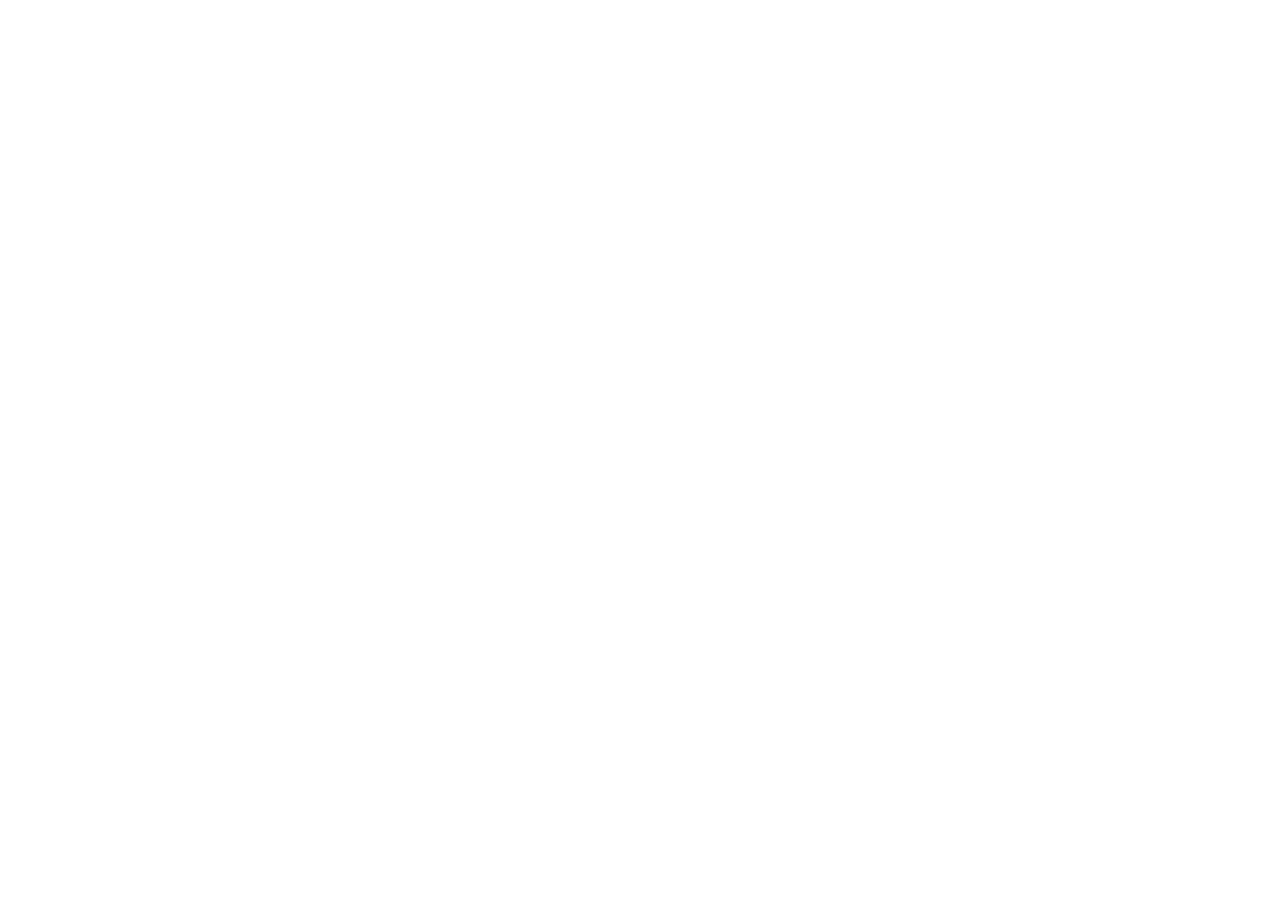
==== local-turisitico/index.html @ 1125645a "feat: criação html, estutura e arquivo css" ====
<!DOCTYPE html>
<html lang="pt-br">
<head>
    <meta charset="UTF-8">
    <meta name="viewport" content="width=device-width, initial-scale=1.0">
    <link rel="stylesheet" href="style.css">
    <link rel="preconnect" href="https://fonts.googleapis.com">
    <link rel="preconnect" href="https://fonts.gstatic.com" crossorigin>
    <link href="https://fonts.googleapis.com/css2?family=Open+Sans:ital,wght@0,300..800;1,300..800&display=swap" rel="stylesheet">
    <title>Locais Turisticos</title>
</head>
<body>
    <header>

    </header>
    <main>

    </main>
    <footer>

    </footer>
</body>
</html>
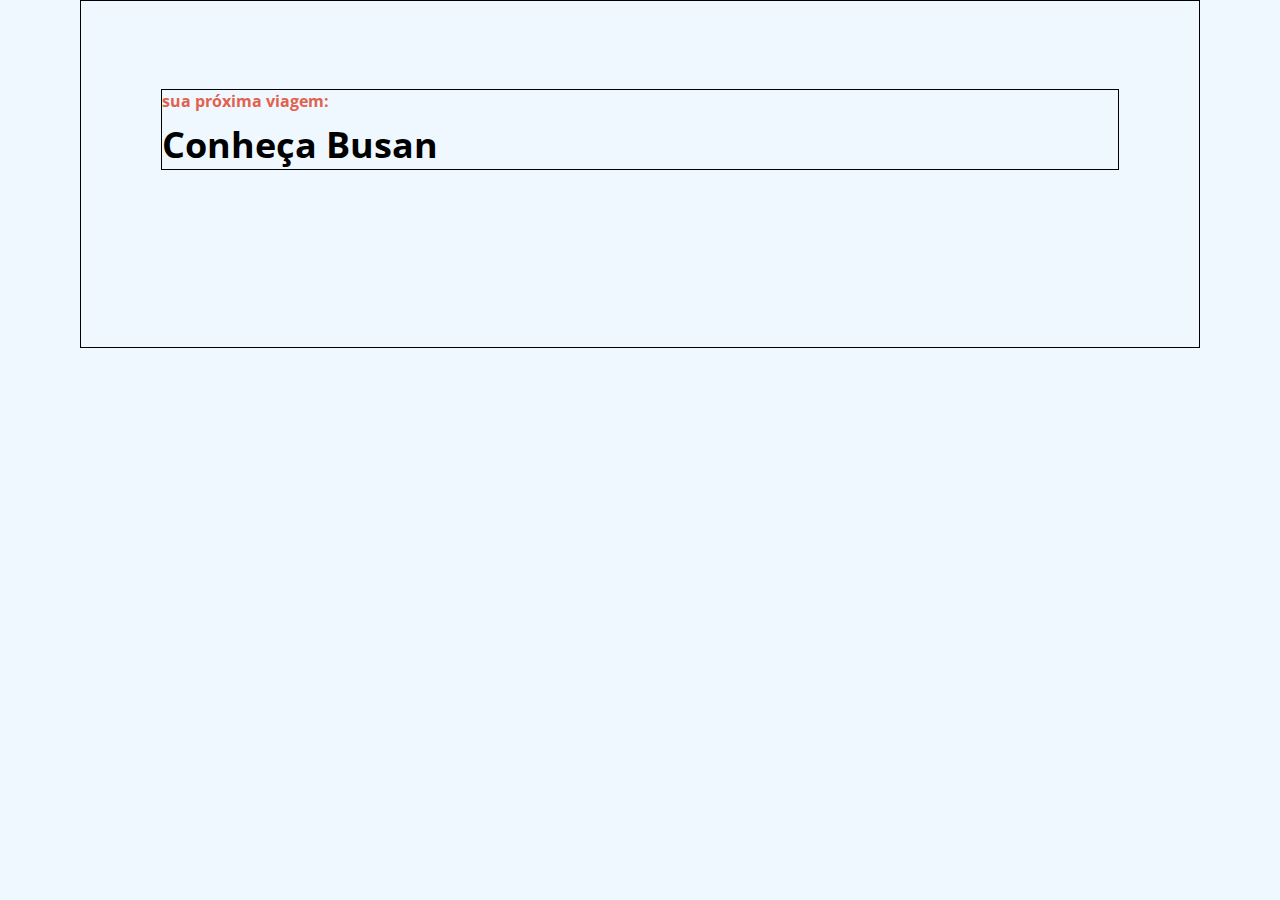
==== commit b3aa76a6: "feat: adicionado header e estilização no css" ====
--- a/local-turisitico/index.html
+++ b/local-turisitico/index.html
@@ -7,14 +7,15 @@
     <link rel="preconnect" href="https://fonts.googleapis.com">
     <link rel="preconnect" href="https://fonts.gstatic.com" crossorigin>
     <link href="https://fonts.googleapis.com/css2?family=Open+Sans:ital,wght@0,300..800;1,300..800&display=swap" rel="stylesheet">
-    <title>Locais Turisticos</title>
+    <title>Locais Turísticos</title>
 </head>
 <body>
-    <header>
-
+    <header class="header title">
+        <h2>sua próxima viagem:</h2>
+        <h1>Conheça Busan</h1>
     </header>
     <main>
-
+        
     </main>
     <footer>
 
--- a/local-turisitico/style.css
+++ b/local-turisitico/style.css
@@ -0,0 +1,36 @@
+
+* {
+    margin: 0;
+    padding: 0;
+    box-sizing: border-box;
+}
+
+:root {
+    font-family: 'Open Sans', sans-serif;
+}
+
+body{
+    background-color: aliceblue;
+    width: 1120px;
+    padding: 88px 80px 137px ;
+    border: solid 1px black;
+    margin: 0 auto;
+}
+
+header {
+    margin-bottom: 40px;
+    border: solid 1px black;
+
+}
+header h2{
+    font-weight: bold;
+    font-size: 16px;
+    height: auto;
+    color: #E1624F;
+    margin-bottom: 8px;
+}
+
+header h1 {
+    font-size: 36px;
+
+}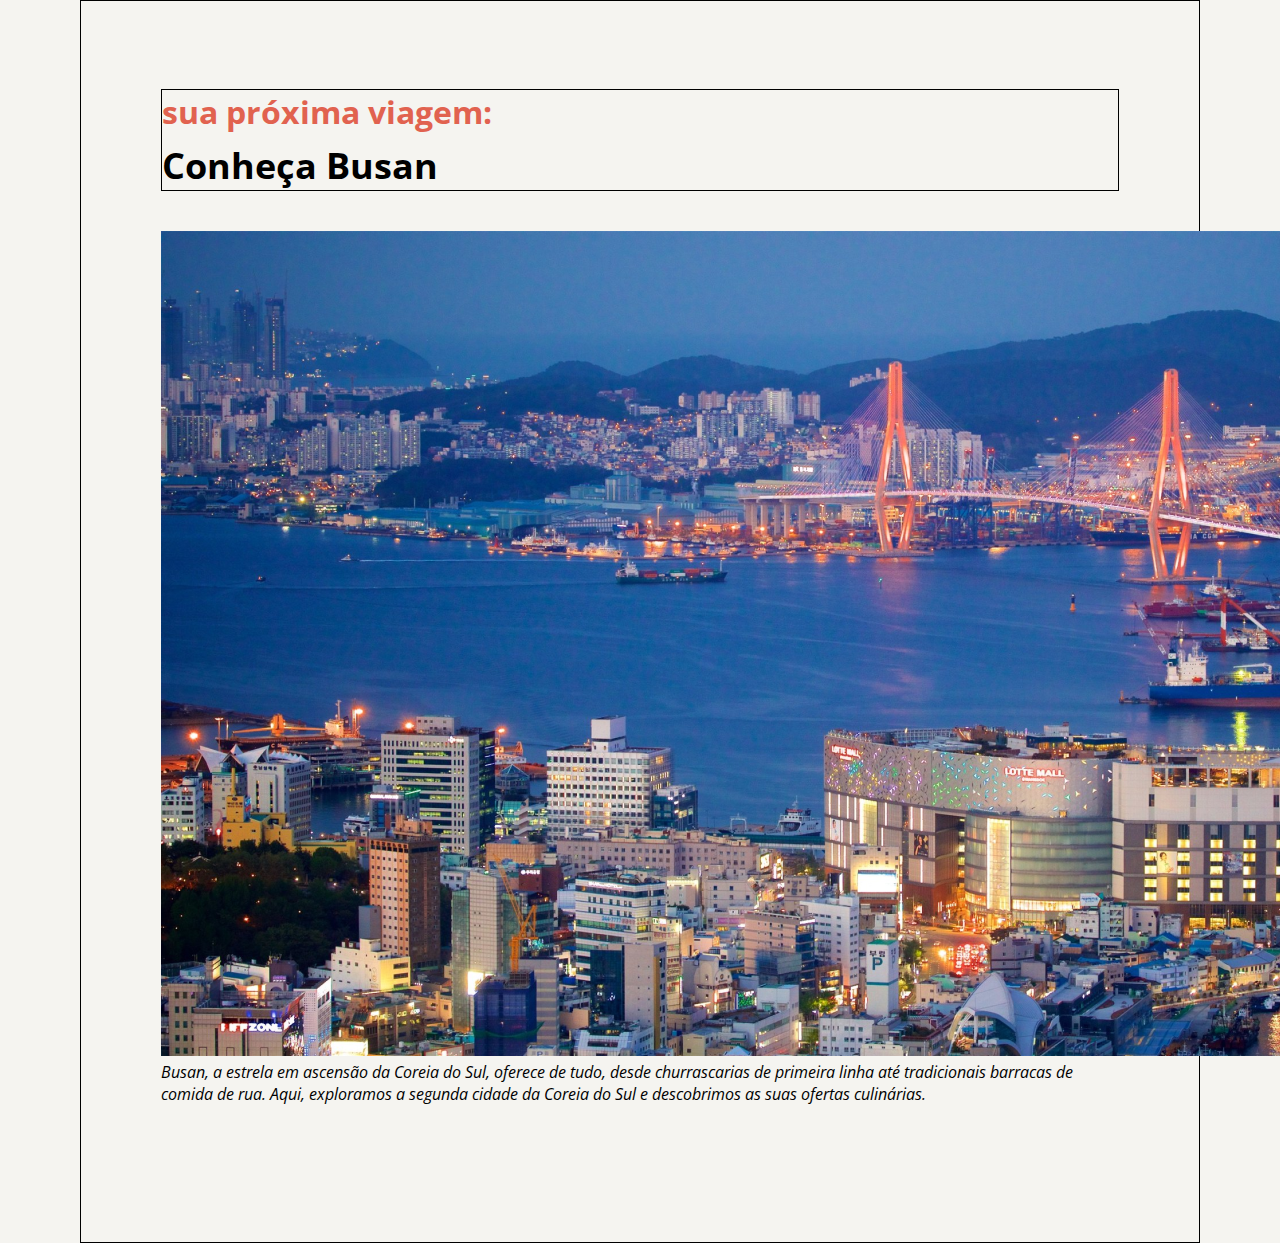
==== commit 1d0f66d5: "feat: Adicionar seção com imagem e descrição de Busan no index.html e estilizar página com cores e e" ====
--- a/local-turisitico/index.html
+++ b/local-turisitico/index.html
@@ -15,7 +15,13 @@
         <h1>Conheça Busan</h1>
     </header>
     <main>
-        
+        <section>
+            <img src="assets/Image_01.png" alt="imamgem de uma cidade turistica">
+            <p class="subtitle">
+                Busan, a estrela em ascensão da Coreia do Sul, oferece de tudo, desde churrascarias de primeira linha até tradicionais barracas de comida de rua. 
+                Aqui, exploramos a segunda cidade da Coreia do Sul e descobrimos as suas ofertas culinárias.
+            </p>
+        </section>
     </main>
     <footer>
 
--- a/local-turisitico/style.css
+++ b/local-turisitico/style.css
@@ -7,10 +7,12 @@
 
 :root {
     font-family: 'Open Sans', sans-serif;
+    font-size: 16px;
+    font-weight: normal;
 }
 
 body{
-    background-color: aliceblue;
+    background-color: #f5f4f0;
     width: 1120px;
     padding: 88px 80px 137px ;
     border: solid 1px black;
@@ -24,7 +26,7 @@
 }
 header h2{
     font-weight: bold;
-    font-size: 16px;
+    font-size: 32px;
     height: auto;
     color: #E1624F;
     margin-bottom: 8px;
@@ -32,5 +34,10 @@
 
 header h1 {
     font-size: 36px;
+    font-weight: bold;
+}  
 
+.subtitle {
+    font-size: 16px;
+    font-style: italic;
 }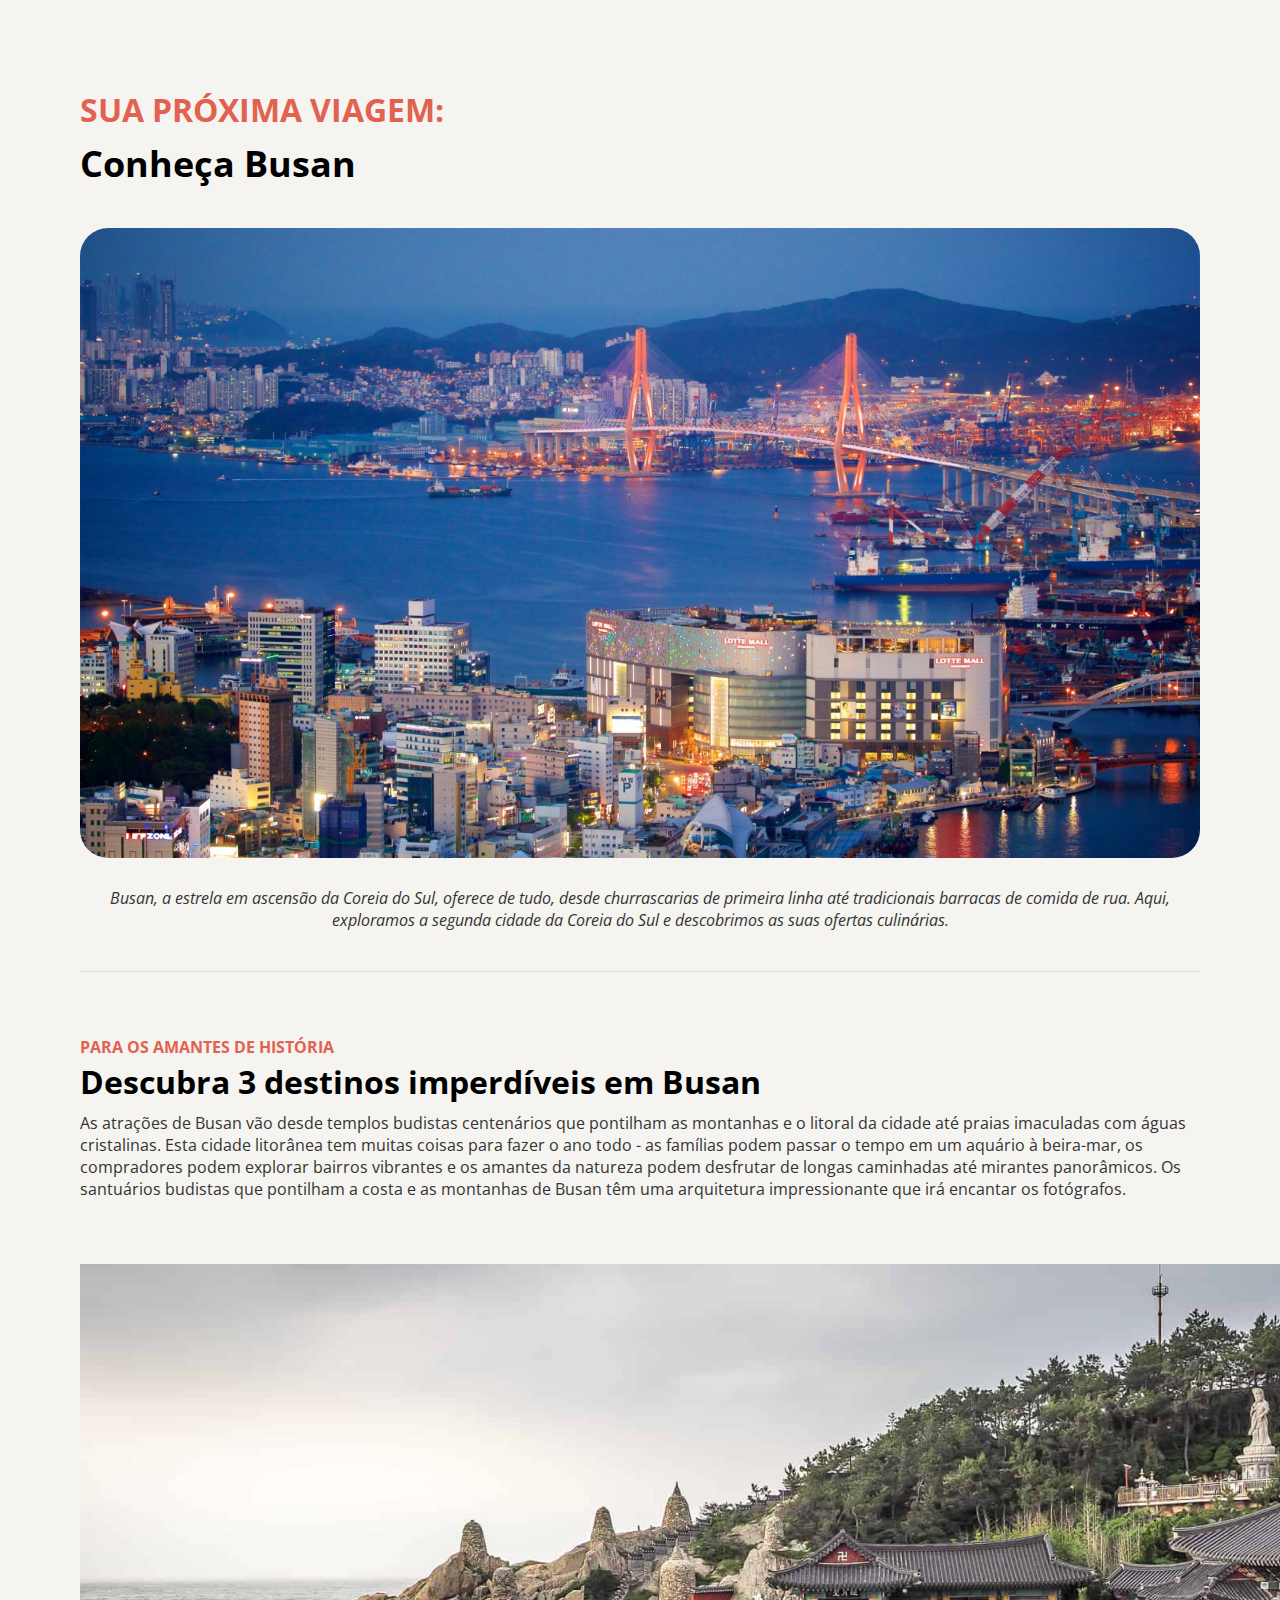
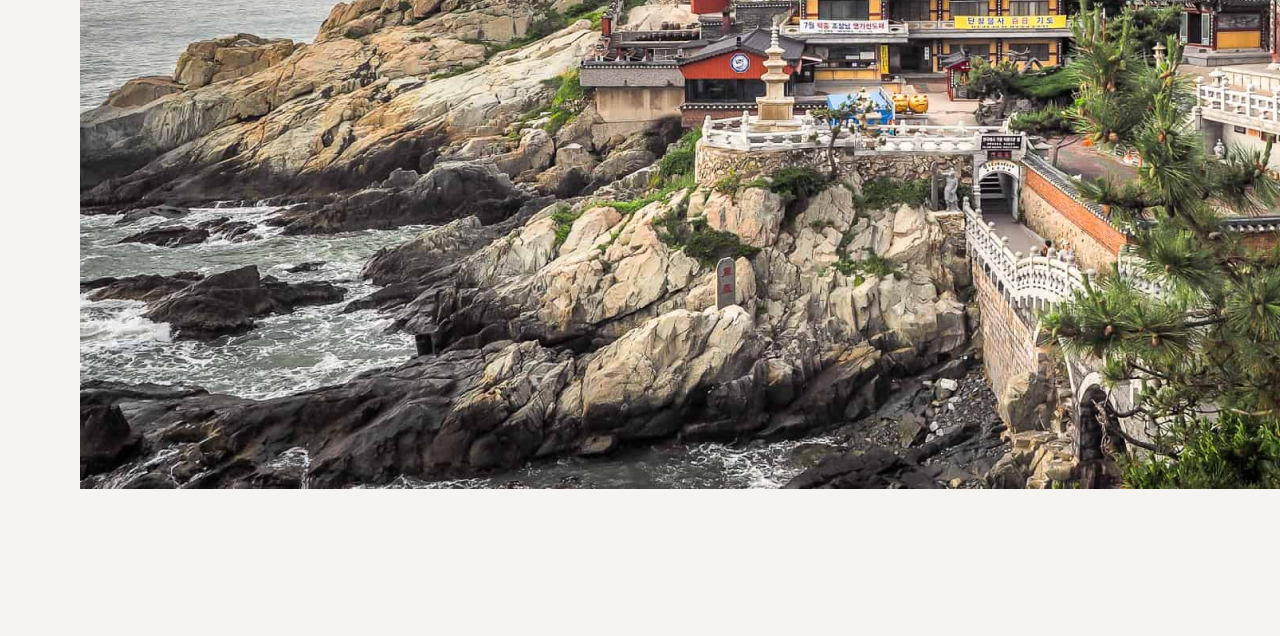
==== commit 3485f0a9: "feat: Adicionado seção com imagem e descrição de Busan no html e estilização com cores e estilos nos" ====
--- a/local-turisitico/index.html
+++ b/local-turisitico/index.html
@@ -10,18 +10,34 @@
     <title>Locais Turísticos</title>
 </head>
 <body>
-    <header class="header title">
-        <h2>sua próxima viagem:</h2>
+    <header class="header">
+        <p>sua próxima viagem:</p>
         <h1>Conheça Busan</h1>
     </header>
     <main>
-        <section>
+        <section class="banner">
             <img src="assets/Image_01.png" alt="imamgem de uma cidade turistica">
             <p class="subtitle">
                 Busan, a estrela em ascensão da Coreia do Sul, oferece de tudo, desde churrascarias de primeira linha até tradicionais barracas de comida de rua. 
                 Aqui, exploramos a segunda cidade da Coreia do Sul e descobrimos as suas ofertas culinárias.
             </p>
         </section>
+        <div class="divider"></div>
+        <section class="apresentation">
+            <div class="headline">
+                <p>
+                    Para os amantes de história
+                </p>
+                <h2>
+                    Descubra 3 destinos imperdíveis em Busan
+                </h2>
+            </div>
+            <p>
+                As atrações de Busan vão desde templos budistas centenários que pontilham as montanhas e o litoral da cidade até praias imaculadas com águas cristalinas. Esta cidade litorânea tem muitas coisas para fazer o ano todo - as famílias podem passar o tempo em um aquário à beira-mar, os compradores podem explorar bairros vibrantes e os amantes da natureza podem desfrutar de longas caminhadas até mirantes panorâmicos.
+                Os santuários budistas que pontilham a costa e as montanhas de Busan têm uma arquitetura impressionante que irá encantar os fotógrafos.
+            </p>
+        </section>
+        <img src="assets/Image_02.png" alt="Imagem de um templo em Busan">
     </main>
     <footer>
 
--- a/local-turisitico/style.css
+++ b/local-turisitico/style.css
@@ -13,23 +13,20 @@
 
 body{
     background-color: #f5f4f0;
-    width: 1120px;
-    padding: 88px 80px 137px ;
-    border: solid 1px black;
+    padding: 88px 80px 142px 80px  ;
     margin: 0 auto;
 }
 
 header {
     margin-bottom: 40px;
-    border: solid 1px black;
-
 }
-header h2{
+header p{
     font-weight: bold;
     font-size: 32px;
     height: auto;
     color: #E1624F;
     margin-bottom: 8px;
+    text-transform: uppercase;
 }
 
 header h1 {
@@ -37,7 +34,54 @@
     font-weight: bold;
 }  
 
+.banner{
+    margin-bottom: 40px;
+}
+
+.banner img{
+    border-radius: 28px;
+    width: 100%;
+    margin-bottom: 24px;
+}
+
+.divider {
+    width: 100%;
+    height: 1px;
+    margin: 36px 0;
+    background-color: #d9d9d9;
+}
 .subtitle {
     font-size: 16px;
     font-style: italic;
+    text-align: center;
+    color: #333333;
+}
+
+.apresentation {
+    margin-top: 64px;
+    margin-bottom: 64px;
+}
+
+section p {
+    font-size: 16px;
+    font-weight: normal;
+    color: #333333;
+}
+
+.headline{
+    height: 68px;
+    margin-bottom: 8px;
+}
+
+.headline p{
+    color: #E1624F;
+    font-size: 16px;
+    font-weight: bold;
+    margin-bottom: 2px;
+    text-transform: uppercase;
+}
+
+.headline h2 {
+    font-size: 32px;
+    font-weight: bold;
 }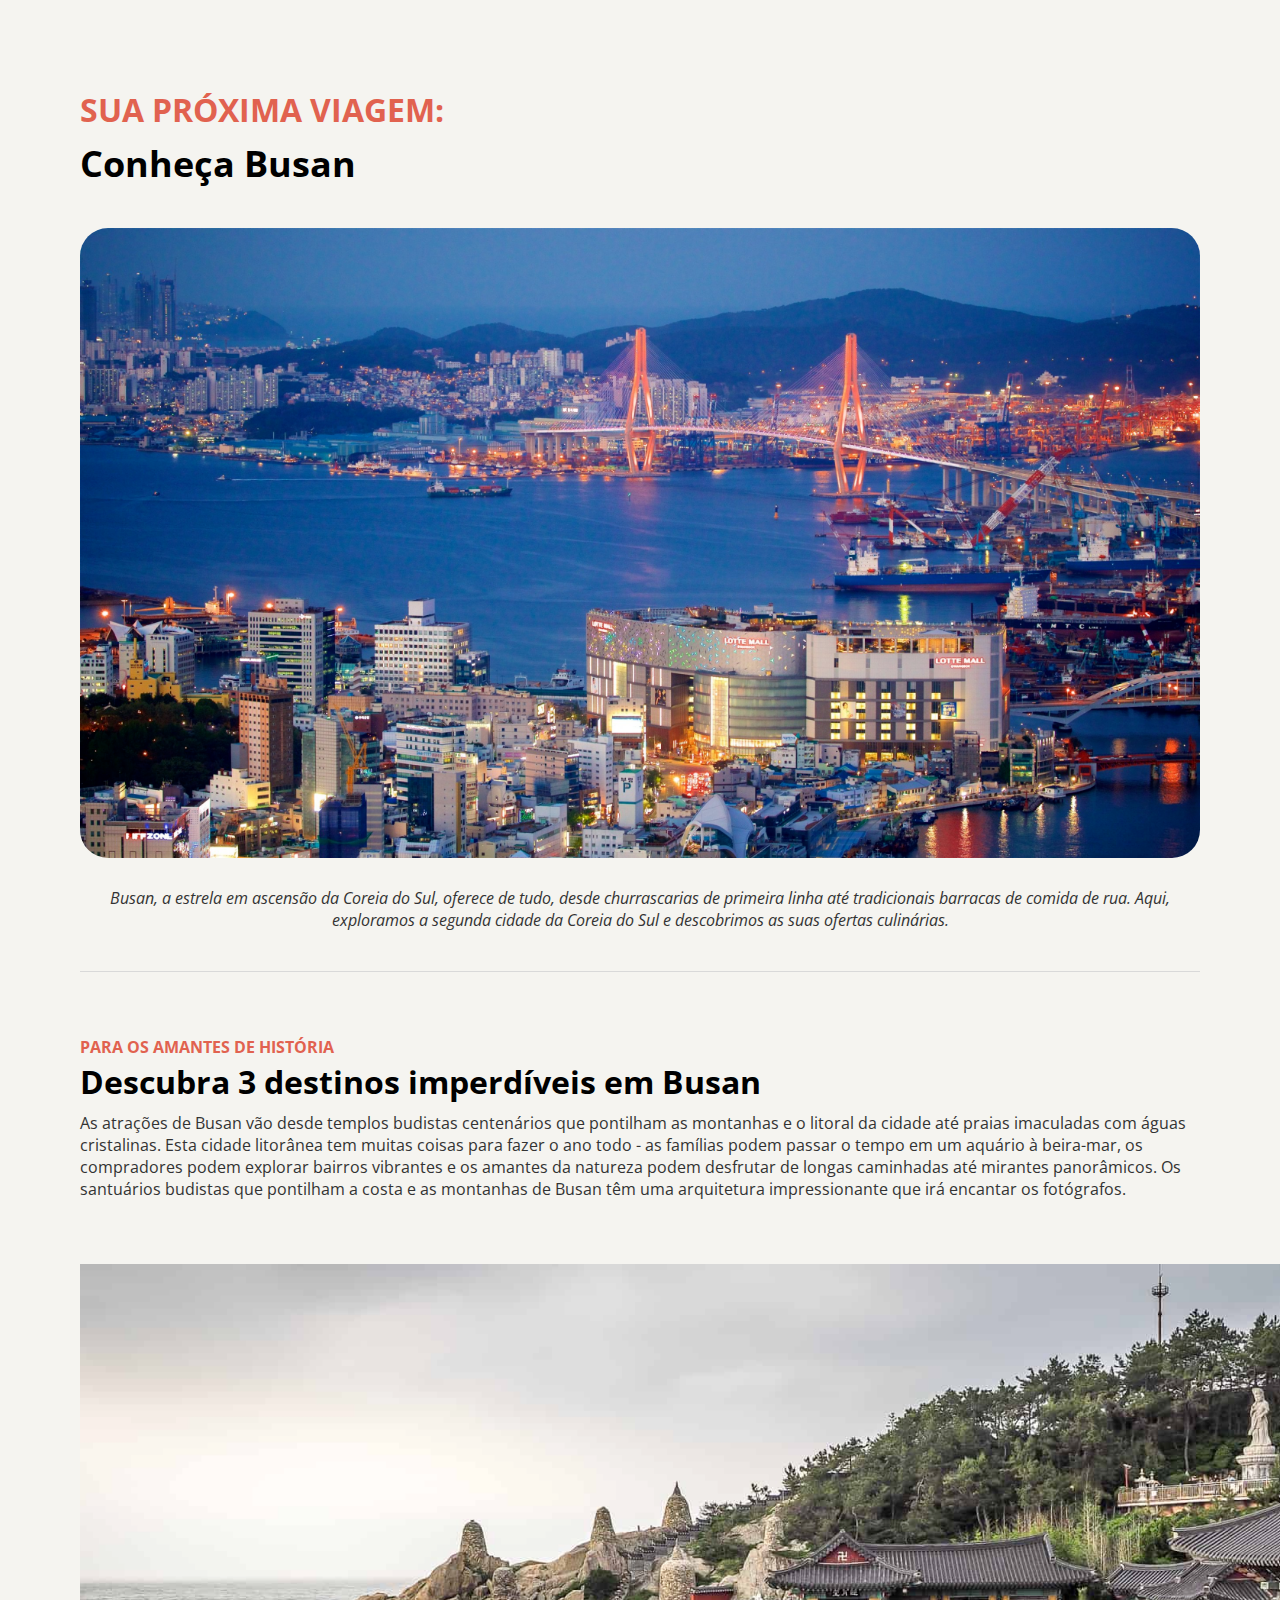
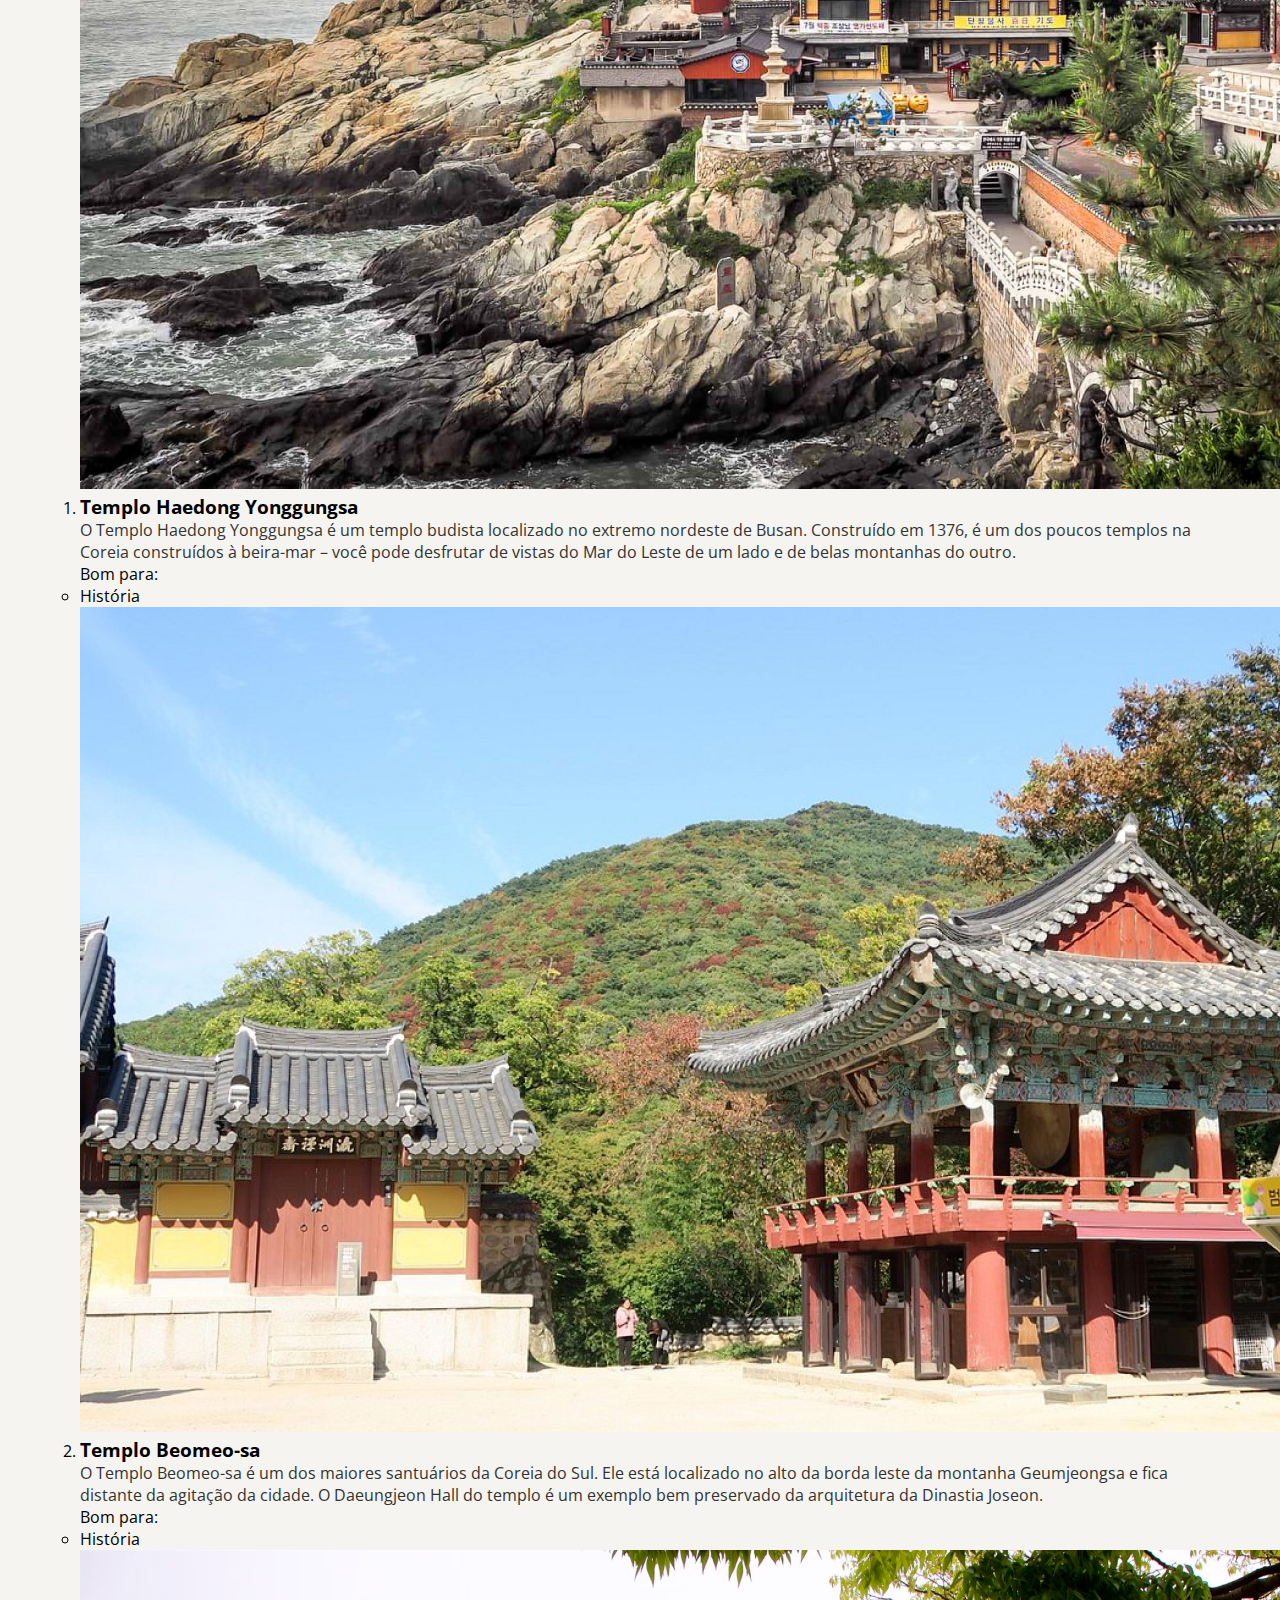
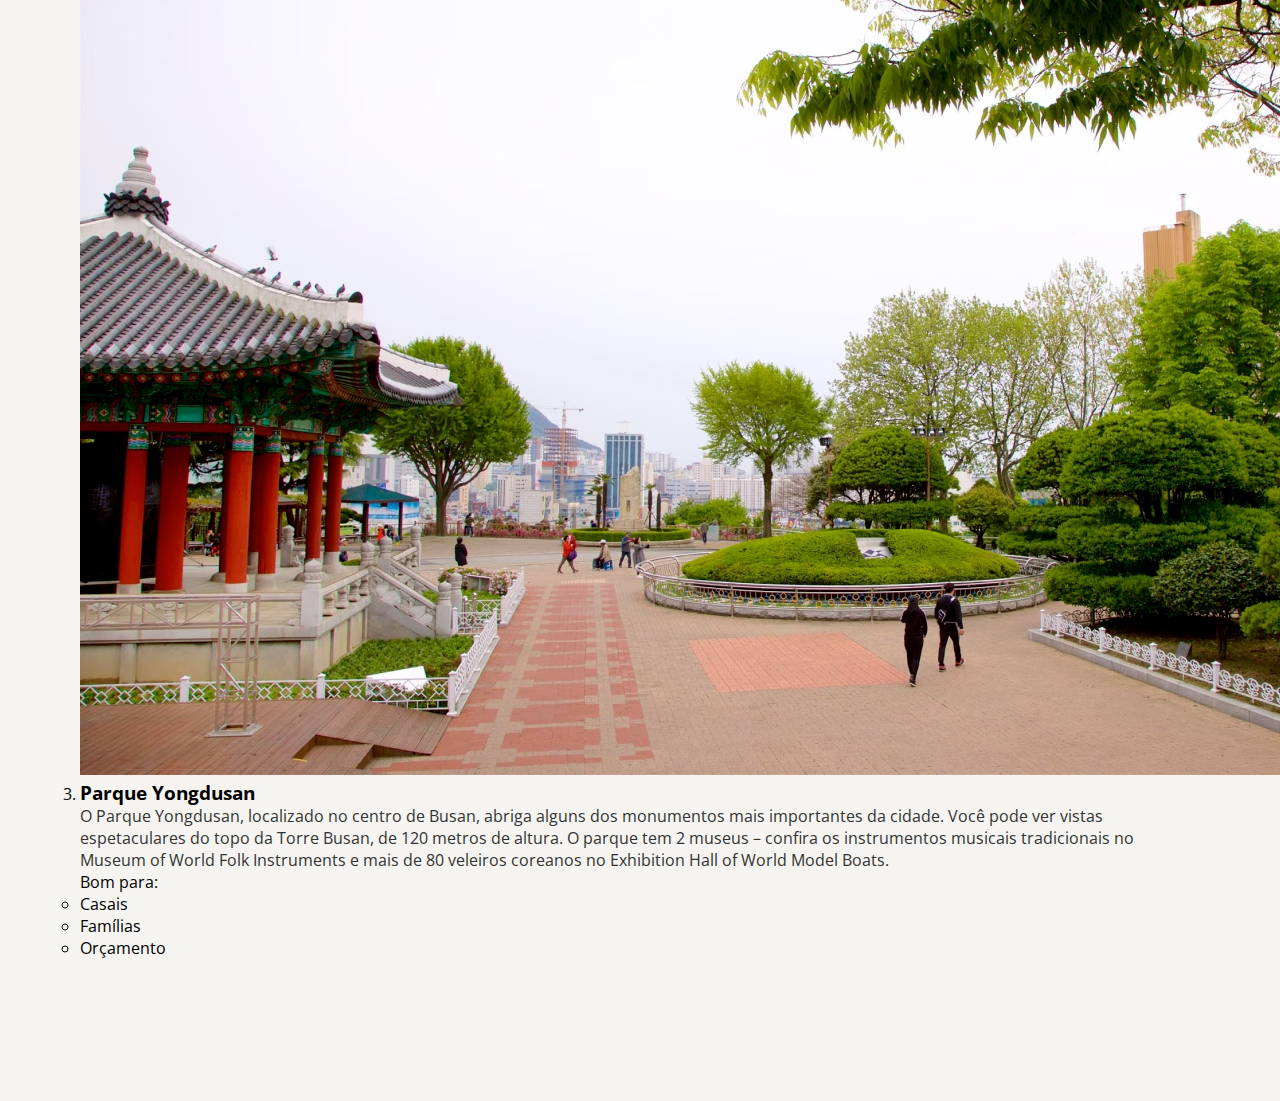
==== commit 784093b7: "feat: Adicionado seção com imagens e descrições de pontos turísticos de Busan no hmtl" ====
--- a/local-turisitico/index.html
+++ b/local-turisitico/index.html
@@ -37,7 +37,53 @@
                 Os santuários budistas que pontilham a costa e as montanhas de Busan têm uma arquitetura impressionante que irá encantar os fotógrafos.
             </p>
         </section>
-        <img src="assets/Image_02.png" alt="Imagem de um templo em Busan">
+        <section class="listLocations">
+            <ol>
+                <img src="assets/Image_02.png" alt="Imagem de um templo em Busan">
+                <div class="firstLocation">
+                    <li>
+                        <h3>Templo Haedong Yonggungsa</h3>
+                        <p>
+                            O Templo Haedong Yonggungsa é um templo budista localizado no extremo nordeste de Busan. Construído em 1376, é um dos poucos templos na Coreia construídos à beira-mar – você pode desfrutar de vistas do Mar do Leste de um lado e de belas montanhas do outro. 
+                        </p>
+                        <ul>
+                            Bom para:
+                            <li>História</li>
+                        </ul>
+                    </li>
+                </div>
+
+                <div class="secondLocation">
+                    <img src="assets/Image_03.png" alt="">
+                    <li>
+                        <h3>Templo Beomeo-sa</h3>
+                    </li>
+                    <p>
+                        O Templo Beomeo-sa é um dos maiores santuários da Coreia do Sul. Ele está localizado no alto da borda leste da montanha Geumjeongsa e fica distante da agitação da cidade. O Daeungjeon Hall do templo é um exemplo bem preservado da arquitetura da Dinastia Joseon.
+                    </p>
+                    <ul>
+                        Bom para:
+                        <li>História</li>
+                    </ul>
+                </div>
+
+                <div class="thirdLocation">
+                    <img src="assets/Image_04.png" alt="">
+                    <li>
+                        <h3>Parque Yongdusan</h3>
+                    </li>
+                    <p>
+                        O Parque Yongdusan, localizado no centro de Busan, abriga alguns dos monumentos mais importantes da cidade. Você pode ver vistas espetaculares do topo da Torre Busan, de 120 metros de altura. O parque tem 2 museus – confira os instrumentos musicais tradicionais no Museum of World Folk Instruments e mais de 80 veleiros coreanos no Exhibition Hall of World Model Boats.
+                    </p>
+                    <ul>
+                        Bom para:
+                        <li>Casais</li>
+                        <li>Famílias</li>
+                        <li>Orçamento</li>
+                    </ul>
+                </div>
+            </ol>
+        </section>
     </main>
     <footer>
 
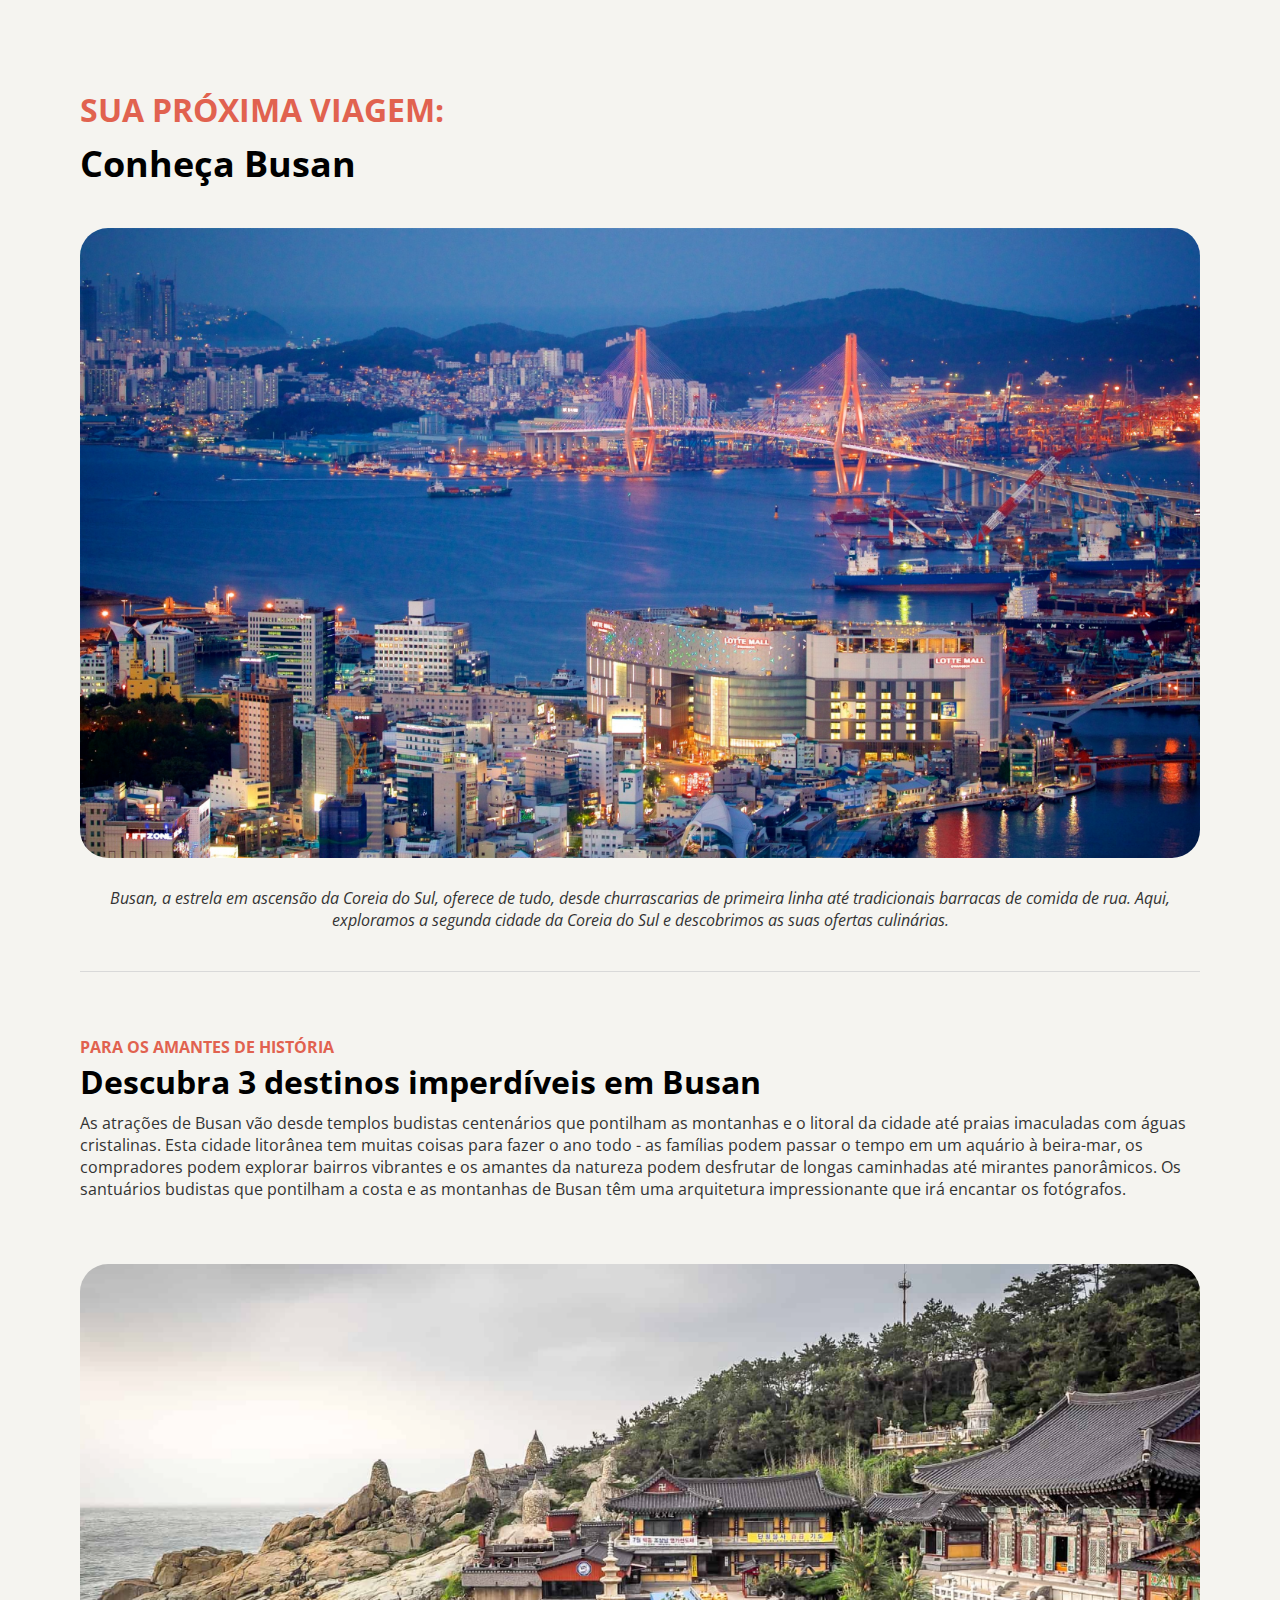
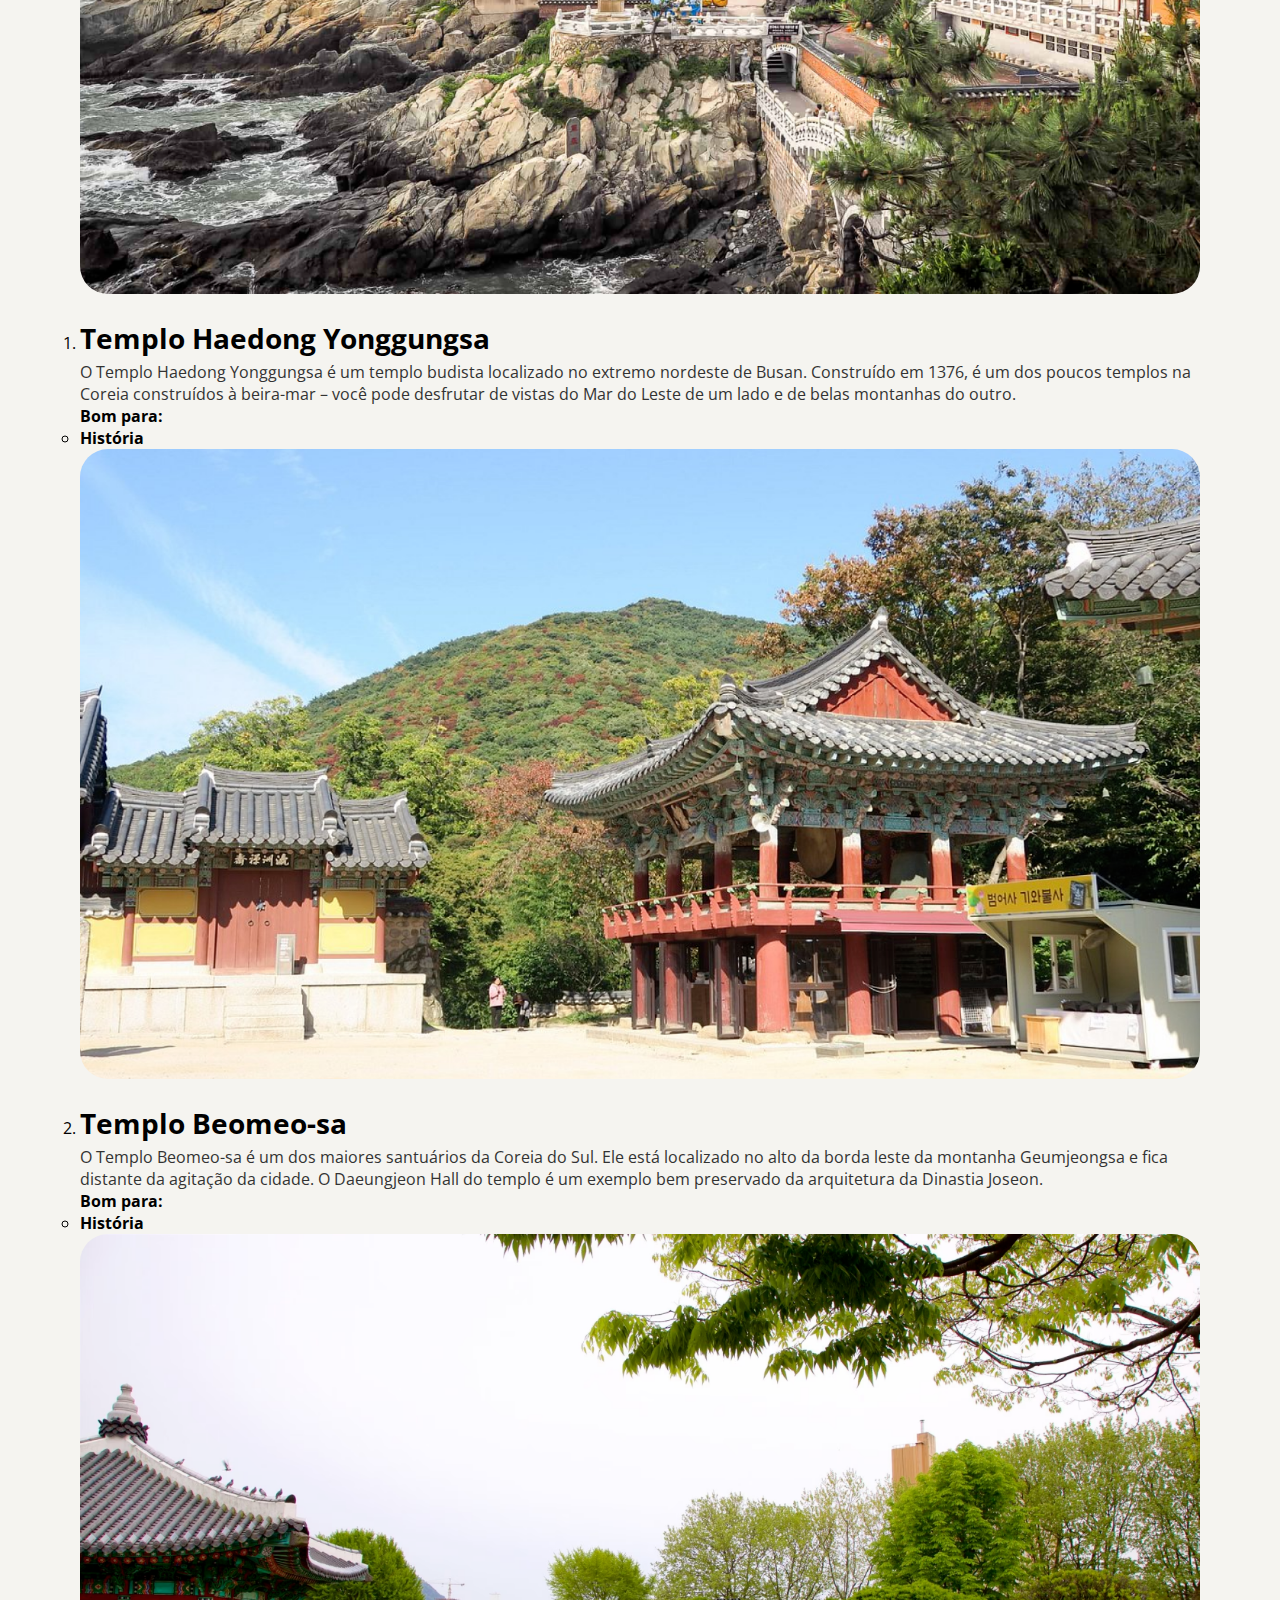
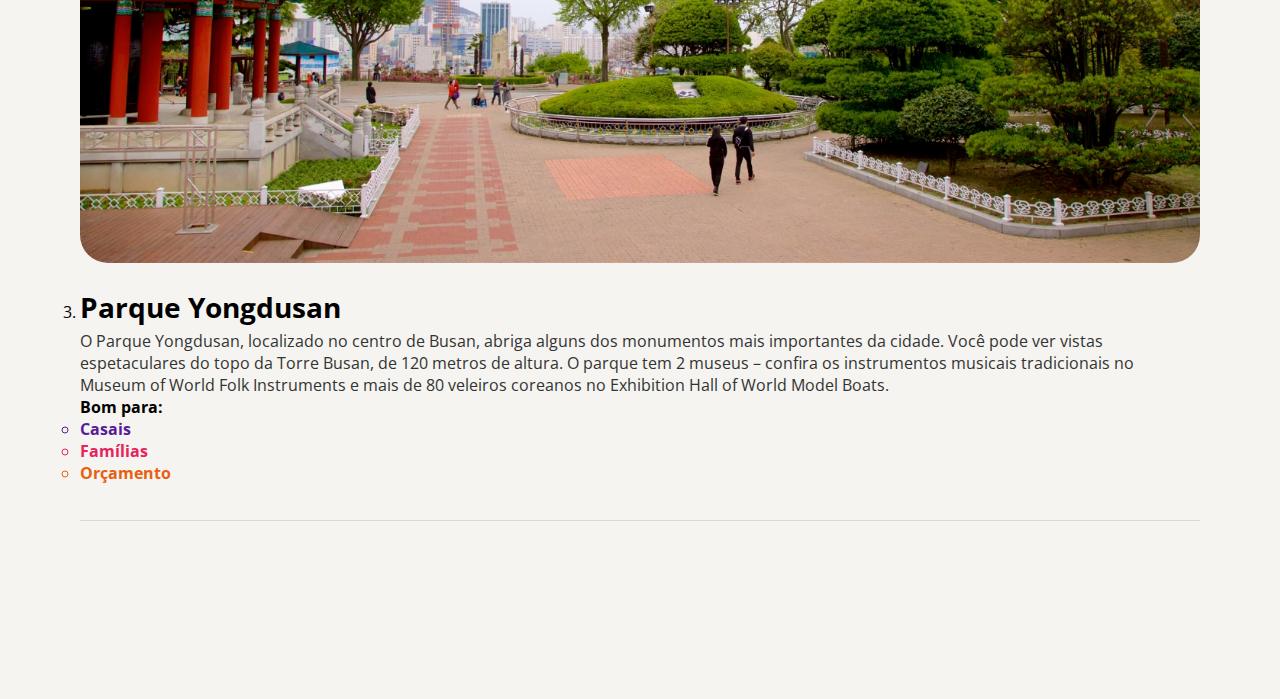
==== commit 9cc678a3: "feat: estilizar página com cores e estilos nos parágrafos" ====
--- a/local-turisitico/index.html
+++ b/local-turisitico/index.html
@@ -39,8 +39,8 @@
         </section>
         <section class="listLocations">
             <ol>
+                <div class="firstLocation">
                 <img src="assets/Image_02.png" alt="Imagem de um templo em Busan">
-                <div class="firstLocation">
                     <li>
                         <h3>Templo Haedong Yonggungsa</h3>
                         <p>
@@ -77,14 +77,16 @@
                     </p>
                     <ul>
                         Bom para:
-                        <li>Casais</li>
-                        <li>Famílias</li>
-                        <li>Orçamento</li>
+                        <li class="casais">Casais</li>
+                        <li class="familias">Famílias</li>
+                        <li class="orcamento">Orçamento</li>
                     </ul>
                 </div>
             </ol>
         </section>
     </main>
+    <div class="divider"></div>
+
     <footer>
 
     </footer>
--- a/local-turisitico/style.css
+++ b/local-turisitico/style.css
@@ -84,4 +84,77 @@
 .headline h2 {
     font-size: 32px;
     font-weight: bold;
+}
+
+/*Inicio dos locais turisticos*/
+
+.firstLocation img {
+    width: 100%;
+    border-radius: 28px;
+    margin-bottom: 20px;
+    /*object-fit: cover serve para ajustar a imagem para caber no container e nao se distorcer*/
+    object-fit: cover;
+}
+
+.firstLocation h3 {
+    font-size: 28px;
+    font-weight: bold;
+    margin-bottom: 4px;
+}
+
+.firstLocation ul{
+    font-size: 16px;
+    font-weight: bold;
+
+}
+
+.secondLocation img{
+    width: 100%;
+    border-radius: 28px;
+    margin-bottom: 20px;
+    object-fit: cover;
+}
+
+.secondLocation h3 {
+    font-size: 28px;
+    font-weight: bold;
+    margin-bottom: 4px;
+}
+
+.secondLocation ul {
+    font-size: 16px;
+    font-weight: bold;
+}
+
+.thirdLocation img {
+    width: 100%;
+    border-radius: 28px;
+    margin-bottom: 20px;
+    object-fit: cover;
+}
+
+.thirdLocation h3 {
+    font-size: 28px;
+    font-weight: bold;
+    margin-bottom: 4px;
+}
+
+.thirdLocation ul {
+    font-size: 16px;
+    font-weight: bold;
+}
+
+.casais {
+    color: #591b98;
+    font-weight: bold;
+}
+
+.familias {
+    color: #e5245e;
+    font-weight: bold;
+}
+
+.orcamento {
+    color: #e95e10;
+    font-weight: bold;
 }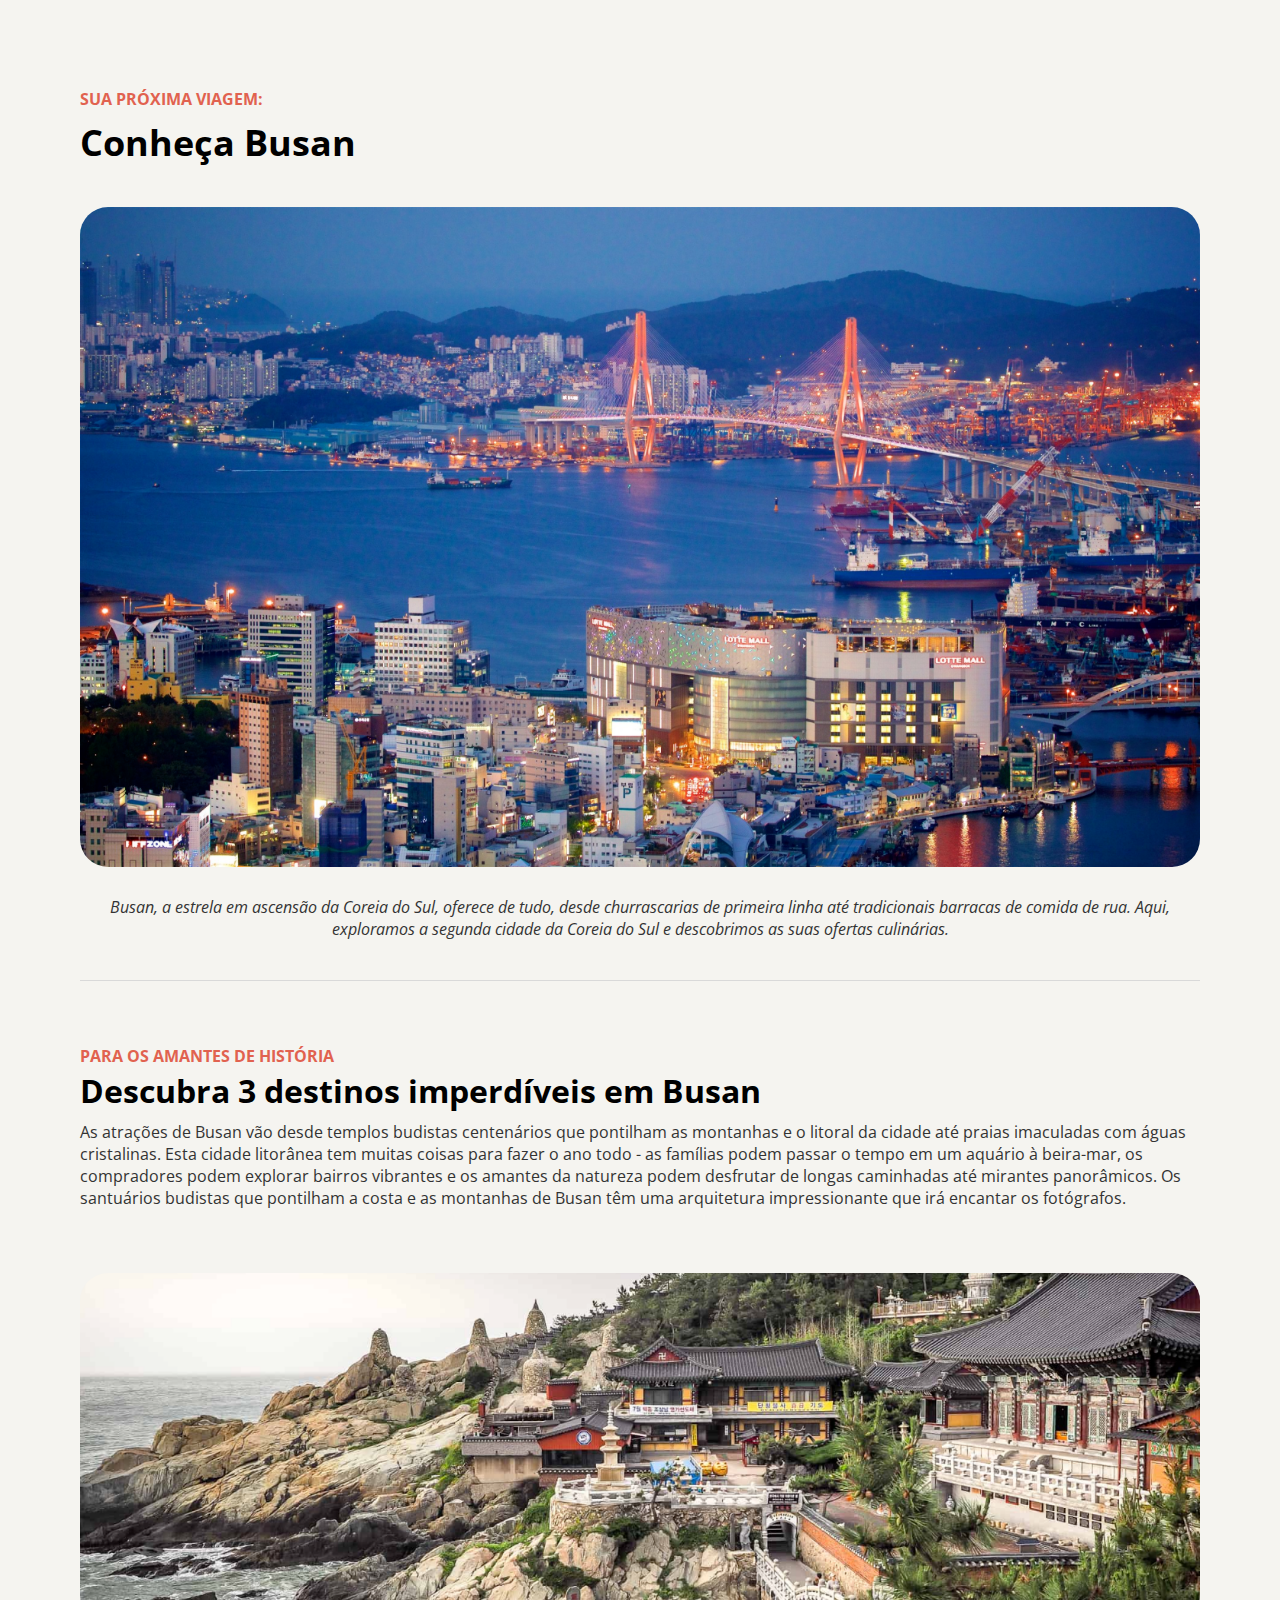
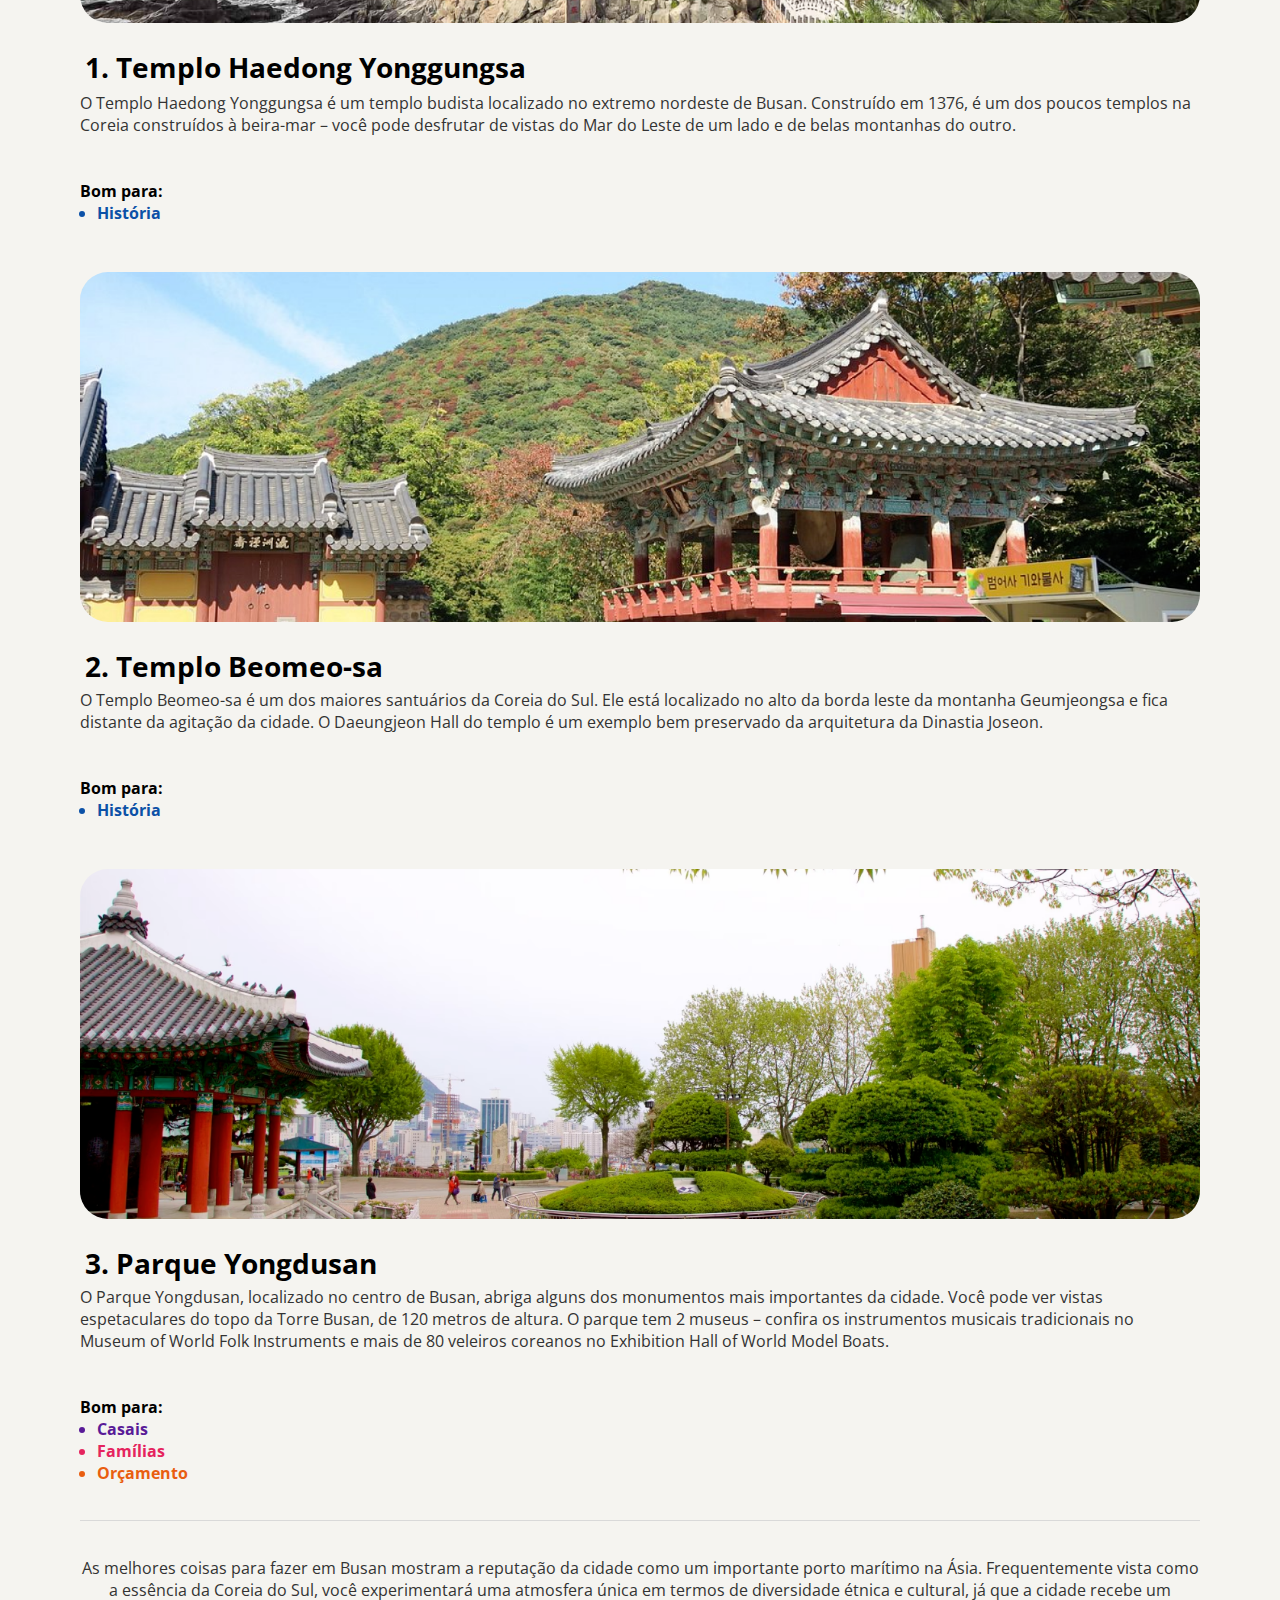
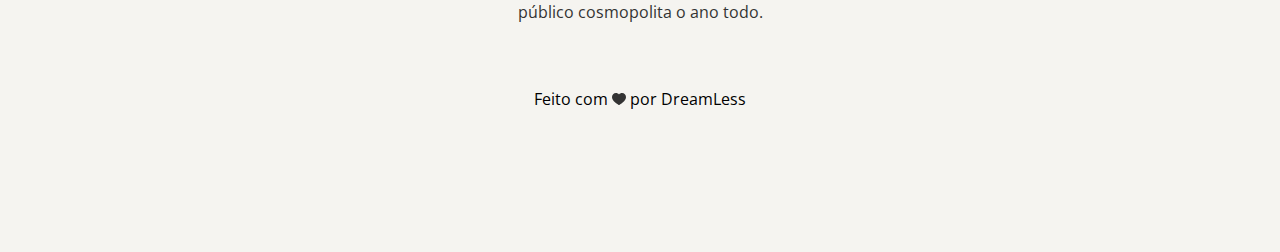
==== commit 763e998e: "feat: Atualizar estilos e tamanhos de fonte no CSS e finalização do projeto" ====
--- a/local-turisitico/index.html
+++ b/local-turisitico/index.html
@@ -38,57 +38,61 @@
             </p>
         </section>
         <section class="listLocations">
-            <ol>
-                <div class="firstLocation">
-                <img src="assets/Image_02.png" alt="Imagem de um templo em Busan">
-                    <li>
-                        <h3>Templo Haedong Yonggungsa</h3>
+                    <div class="firstLocation">
+                        <img src="assets/Image_02.png" alt="Imagem de um templo em Busan">
+                        <h3>1. Templo Haedong Yonggungsa</h3>
                         <p>
                             O Templo Haedong Yonggungsa é um templo budista localizado no extremo nordeste de Busan. Construído em 1376, é um dos poucos templos na Coreia construídos à beira-mar – você pode desfrutar de vistas do Mar do Leste de um lado e de belas montanhas do outro. 
                         </p>
+                        <br>
+                        <br>
+                        <strong>Bom para:</strong>
                         <ul>
-                            Bom para:
                             <li>História</li>
                         </ul>
-                    </li>
-                </div>
+                    </div>
 
-                <div class="secondLocation">
-                    <img src="assets/Image_03.png" alt="">
-                    <li>
-                        <h3>Templo Beomeo-sa</h3>
-                    </li>
-                    <p>
-                        O Templo Beomeo-sa é um dos maiores santuários da Coreia do Sul. Ele está localizado no alto da borda leste da montanha Geumjeongsa e fica distante da agitação da cidade. O Daeungjeon Hall do templo é um exemplo bem preservado da arquitetura da Dinastia Joseon.
-                    </p>
-                    <ul>
-                        Bom para:
-                        <li>História</li>
-                    </ul>
-                </div>
+                    <div class="secondLocation">
+                            <img src="assets/Image_03.png" alt="">
+                        <h3>2. Templo Beomeo-sa</h3>
+                        <p>
+                            O Templo Beomeo-sa é um dos maiores santuários da Coreia do Sul. Ele está localizado no alto da borda leste da montanha Geumjeongsa e fica distante da agitação da cidade. O Daeungjeon Hall do templo é um exemplo bem preservado da arquitetura da Dinastia Joseon.
+                        </p>
+                        <br>
+                        <br>
+                        <strong>Bom para:</strong>
+                        <ul>
+                            <li>História</li>
+                        </ul>
+                    </div>
 
-                <div class="thirdLocation">
-                    <img src="assets/Image_04.png" alt="">
-                    <li>
-                        <h3>Parque Yongdusan</h3>
-                    </li>
-                    <p>
-                        O Parque Yongdusan, localizado no centro de Busan, abriga alguns dos monumentos mais importantes da cidade. Você pode ver vistas espetaculares do topo da Torre Busan, de 120 metros de altura. O parque tem 2 museus – confira os instrumentos musicais tradicionais no Museum of World Folk Instruments e mais de 80 veleiros coreanos no Exhibition Hall of World Model Boats.
-                    </p>
-                    <ul>
-                        Bom para:
-                        <li class="casais">Casais</li>
-                        <li class="familias">Famílias</li>
-                        <li class="orcamento">Orçamento</li>
-                    </ul>
-                </div>
-            </ol>
+                    <div class="thirdLocation">
+                        <img src="assets/Image_04.png" alt="">
+                        <h3>3. Parque Yongdusan</h3>
+                        <p>
+                            O Parque Yongdusan, localizado no centro de Busan, abriga alguns dos monumentos mais importantes da cidade. Você pode ver vistas espetaculares do topo da Torre Busan, de 120 metros de altura. O parque tem 2 museus – confira os instrumentos musicais tradicionais no Museum of World Folk Instruments e mais de 80 veleiros coreanos no Exhibition Hall of World Model Boats.
+                        </p>
+                        <br>
+                        <br> 
+                        <strong>Bom para:</strong>
+                        <ul>
+                            <li class="casais">Casais</li>
+                            <li class="familias">Famílias</li>
+                            <li class="orcamento">Orçamento</li>
+                        </ul>
+                    </div>
+        </section>
+        <div class="divider"></div>
+        <section class="preFooter">
+            <p>
+                As melhores coisas para fazer em Busan mostram a reputação da cidade como um importante porto marítimo na Ásia. Frequentemente vista como a essência da Coreia do Sul, você experimentará uma atmosfera única em termos de diversidade étnica e cultural, já que a cidade recebe um público cosmopolita o ano todo. 
+            </p>
         </section>
     </main>
-    <div class="divider"></div>
-
     <footer>
-
+        <div>
+            <p>Feito com <img src="assets/coracao.svg" alt="coração"> por DreamLess</p>
+        </div>
     </footer>
 </body>
 </html>                         --- a/local-turisitico/style.css
+++ b/local-turisitico/style.css
@@ -22,7 +22,7 @@
 }
 header p{
     font-weight: bold;
-    font-size: 32px;
+    font-size: 16px;
     height: auto;
     color: #E1624F;
     margin-bottom: 8px;
@@ -41,6 +41,7 @@
 .banner img{
     border-radius: 28px;
     width: 100%;
+    height: 660px;
     margin-bottom: 24px;
 }
 
@@ -87,9 +88,13 @@
 }
 
 /*Inicio dos locais turisticos*/
+.firstLocation, .secondLocation {
+    margin-bottom: 48px;
+}
 
 .firstLocation img {
     width: 100%;
+    height: 350px;
     border-radius: 28px;
     margin-bottom: 20px;
     /*object-fit: cover serve para ajustar a imagem para caber no container e nao se distorcer*/
@@ -99,18 +104,22 @@
 .firstLocation h3 {
     font-size: 28px;
     font-weight: bold;
-    margin-bottom: 4px;
-}
+    margin-bottom: 6px;
+    padding-left: 5px;
+} 
 
-.firstLocation ul{
+.firstLocation ul {
     font-size: 16px;
     font-weight: bold;
-
+    line-height: normal;
+    padding-left: 17px;
+    color: #0C51A7;
 }
 
 .secondLocation img{
     width: 100%;
-    border-radius: 28px;
+    height: 350px;
+    border-radius: 28px;   
     margin-bottom: 20px;
     object-fit: cover;
 }
@@ -119,15 +128,20 @@
     font-size: 28px;
     font-weight: bold;
     margin-bottom: 4px;
+    padding-left: 5px;
 }
 
 .secondLocation ul {
     font-size: 16px;
     font-weight: bold;
+    line-height: normal;
+    padding-left: 17px;
+    color: #0C51A7;
 }
 
 .thirdLocation img {
     width: 100%;
+    height: 350px;
     border-radius: 28px;
     margin-bottom: 20px;
     object-fit: cover;
@@ -137,11 +151,14 @@
     font-size: 28px;
     font-weight: bold;
     margin-bottom: 4px;
+    padding-left: 5px;
 }
 
 .thirdLocation ul {
     font-size: 16px;
     font-weight: bold;
+    line-height: normal;
+    padding-left: 17px;
 }
 
 .casais {
@@ -157,4 +174,16 @@
 .orcamento {
     color: #e95e10;
     font-weight: bold;
+}
+
+.preFooter p {
+    font-family: "Open Sans";
+    text-align: center;
+    margin-bottom: 65px;
+}
+
+footer div{
+    gap: 4px;
+    text-align: center;
+    margin: 0 auto;
 }